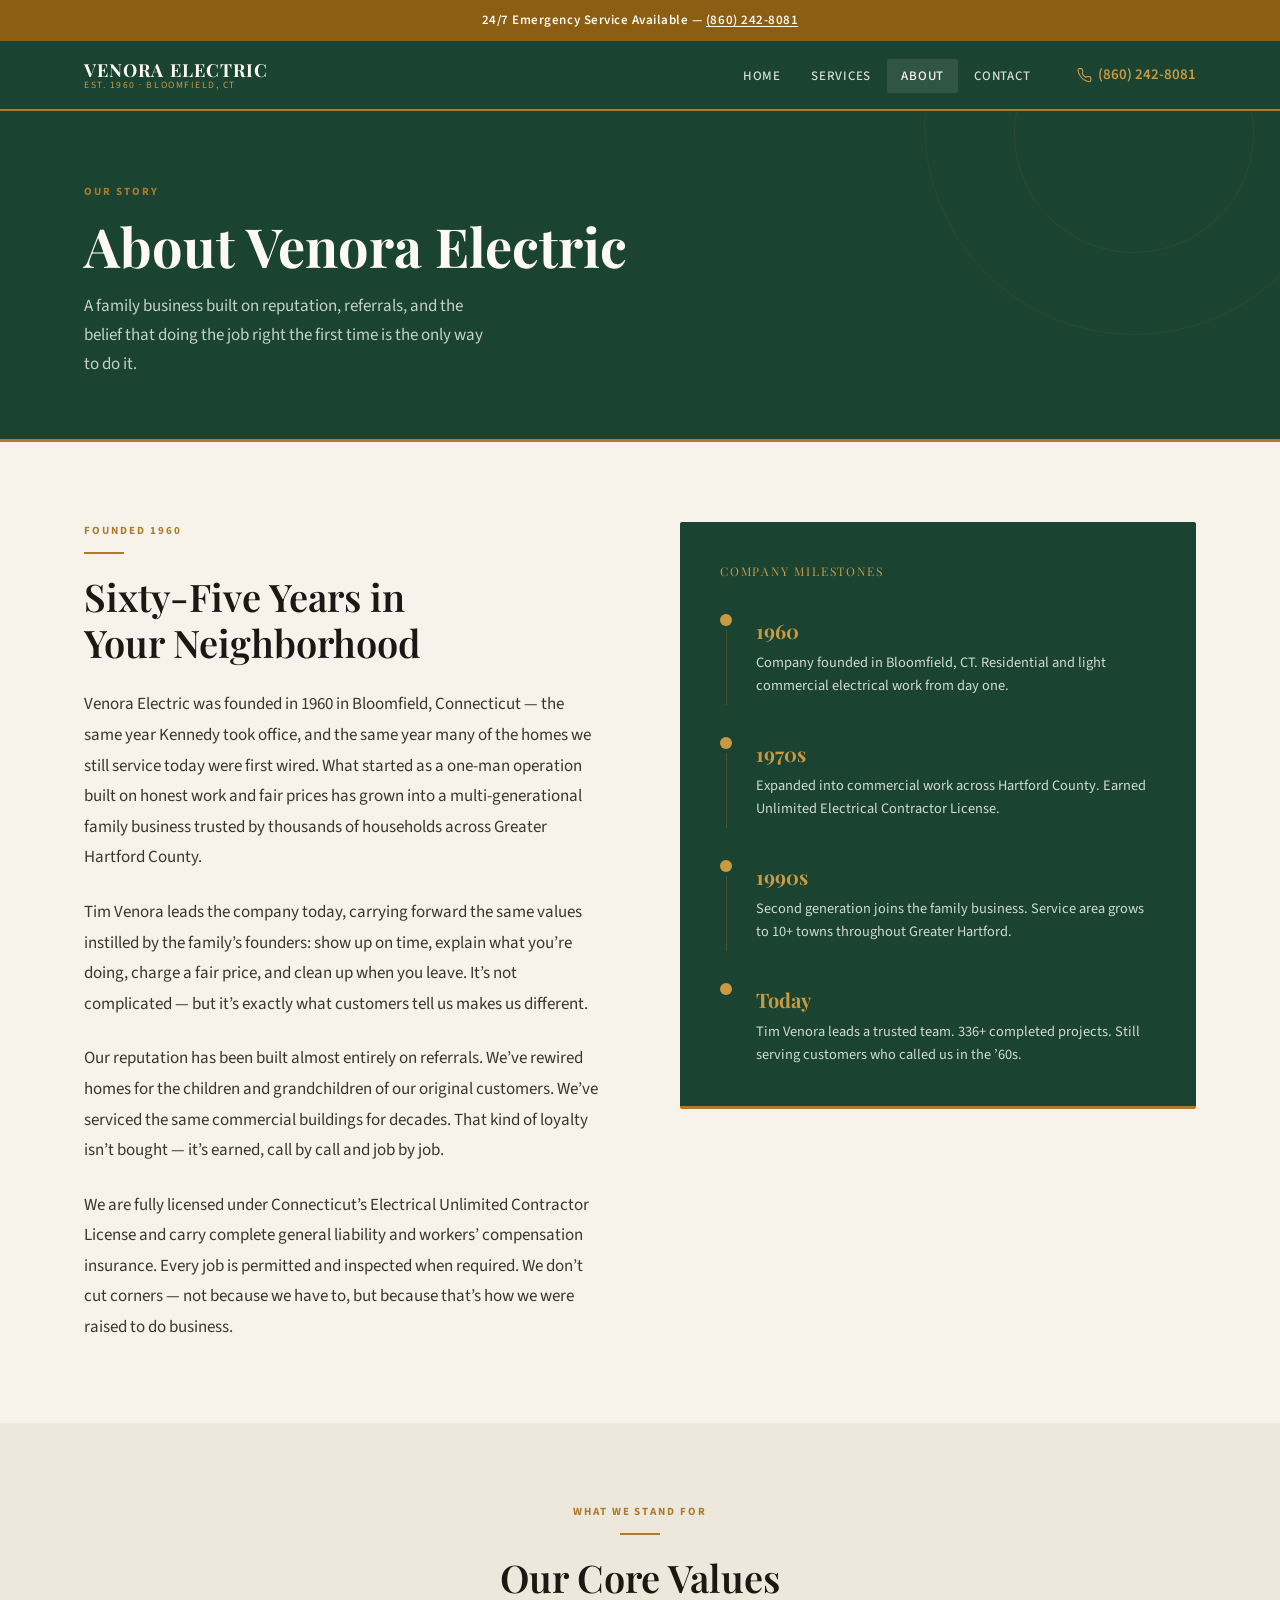
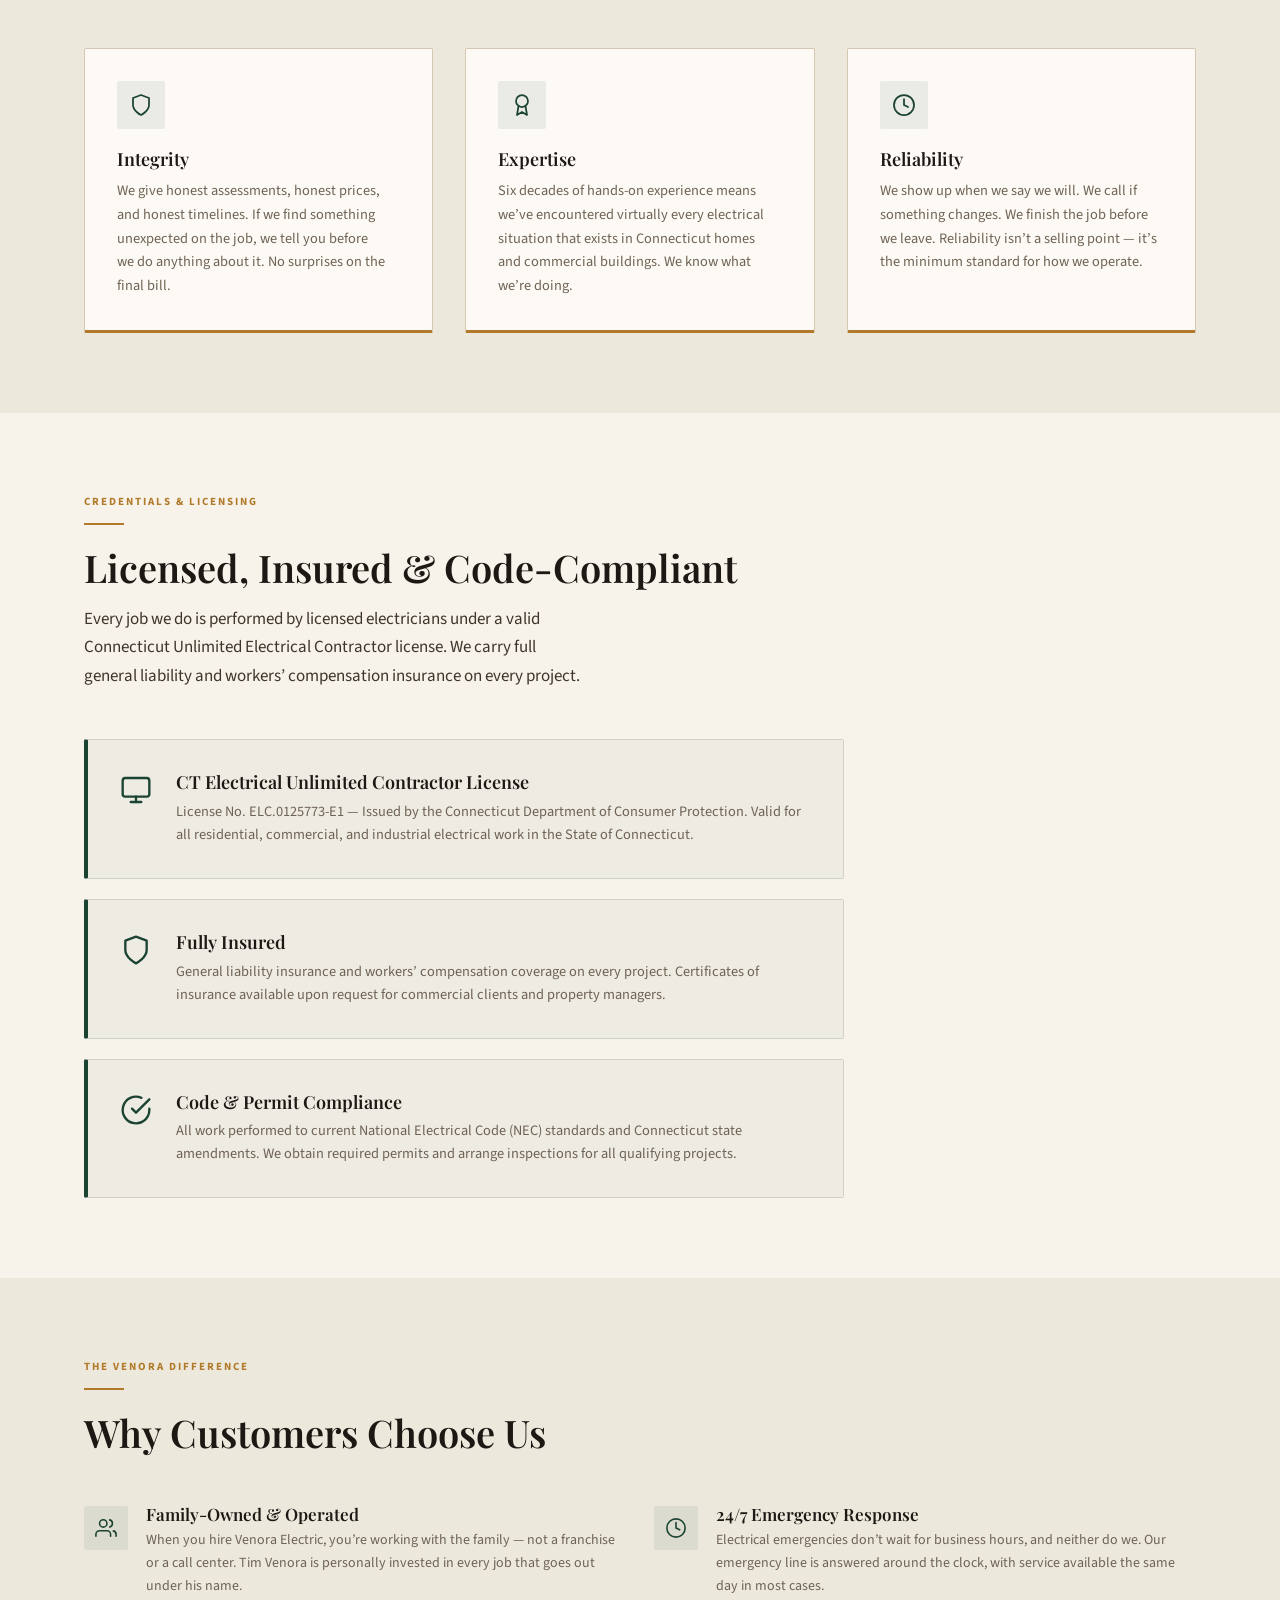
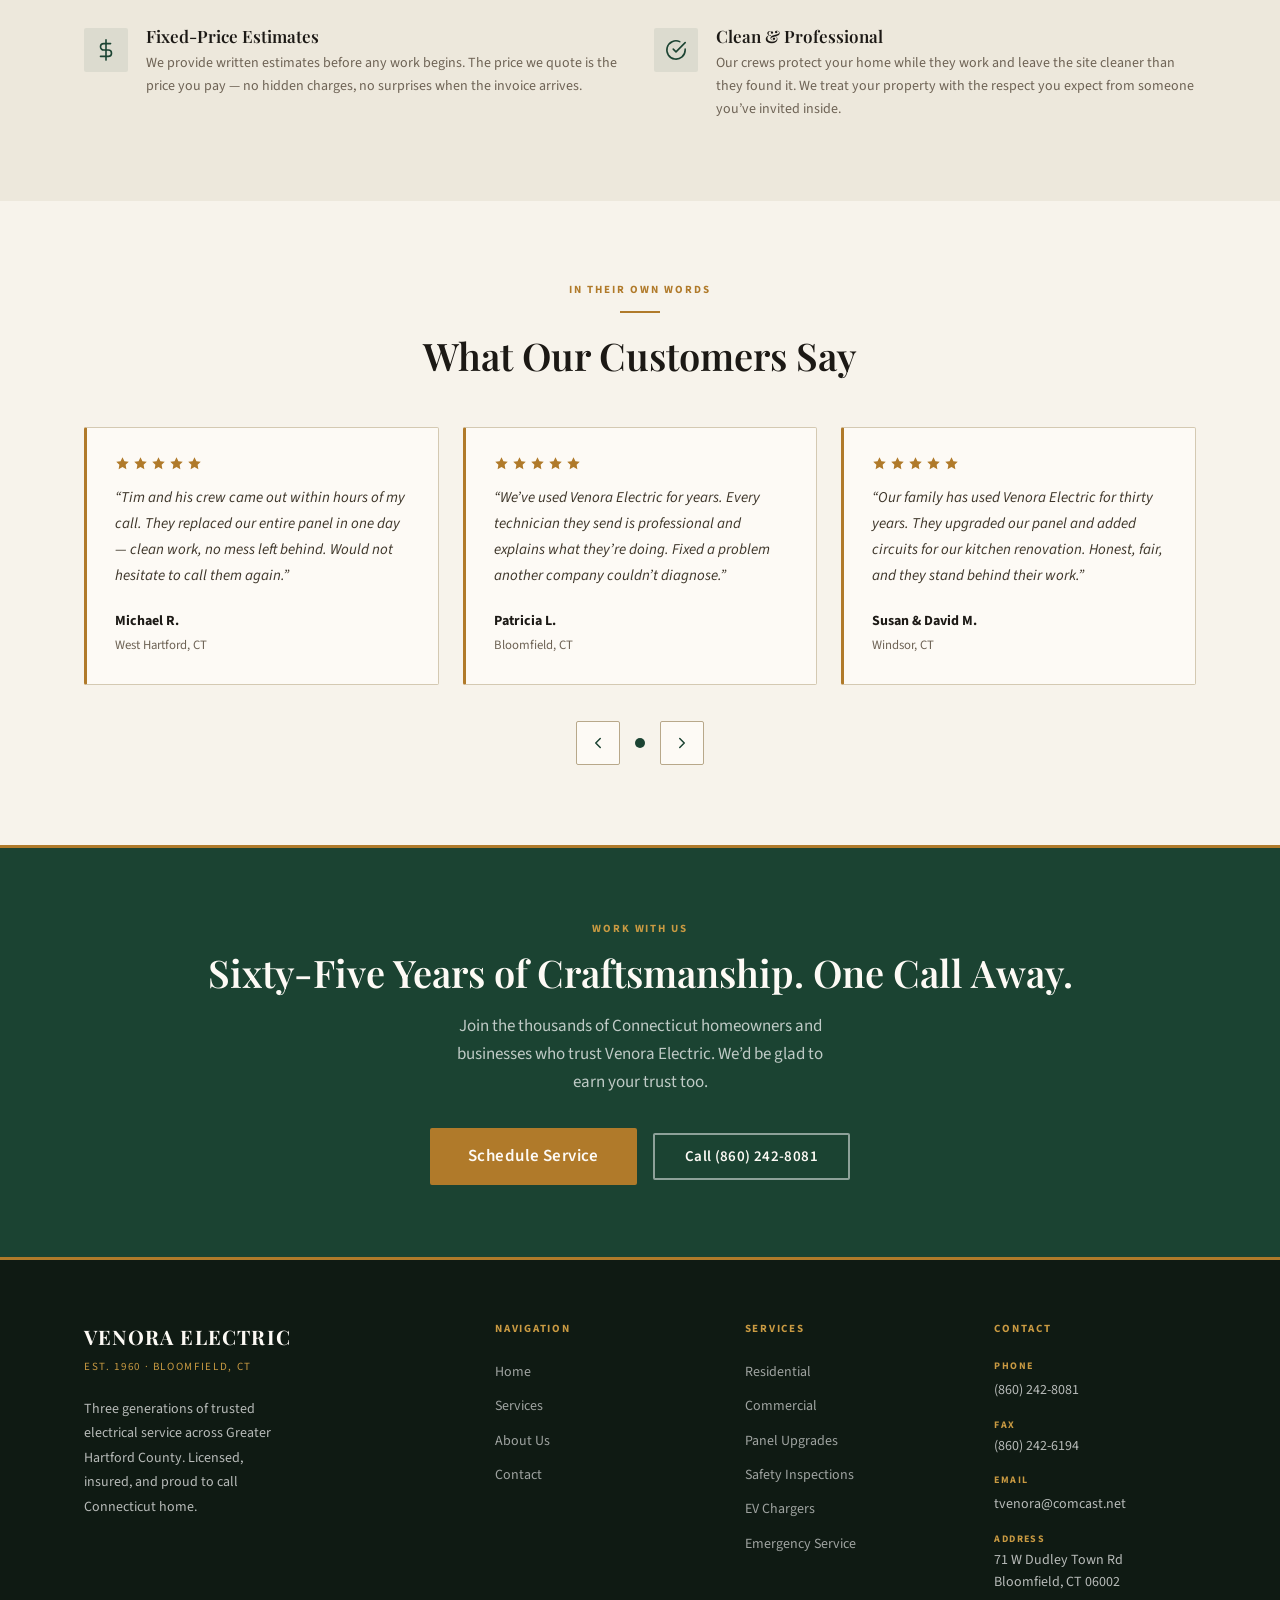
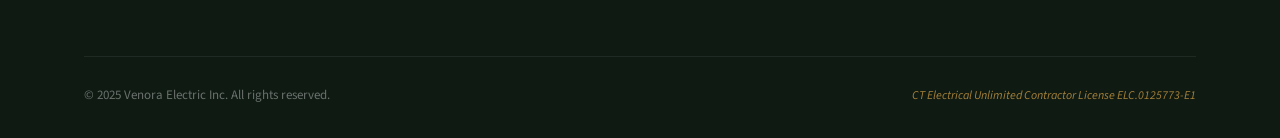
==== about.html @ 6e880dcb "Initial build: Venora Electric Inc 4-page static site 4-page static HTML/CSS/JS website for Venora E" ====
<!DOCTYPE html>
<html lang="en">
<head>
  <meta charset="UTF-8">
  <meta name="viewport" content="width=device-width, initial-scale=1.0">
  <meta name="description" content="Learn about Venora Electric Inc — a family-owned electrical contractor in Bloomfield, CT serving Greater Hartford County since 1960. Tim Venora and team. CT Licensed ELC.0125773-E1.">
  <meta name="theme-color" content="#1B4332">
  <title>About Us — Venora Electric Inc</title>
  <link rel="preconnect" href="https://fonts.googleapis.com">
  <link rel="preconnect" href="https://fonts.gstatic.com" crossorigin>
  <link href="https://fonts.googleapis.com/css2?family=Playfair+Display:ital,wght@0,400;0,600;0,700;1,400;1,600&family=Source+Sans+3:wght@300;400;500;600;700&display=swap" rel="stylesheet">
  <link rel="stylesheet" href="css/style.css">
</head>
<body>
  <a href="#main-content" class="skip-link">Skip to main content</a>

  <div class="emergency-banner" role="note">
    24/7 Emergency Service Available &mdash; <a href="tel:8602428081">(860) 242-8081</a>
  </div>

  <header>
    <nav class="nav" aria-label="Main navigation">
      <div class="container">
        <div class="nav__inner">
          <a href="index.html" class="nav__logo" aria-label="Venora Electric Inc — go to homepage">
            <span class="nav__logo-name">Venora Electric</span>
            <span class="nav__logo-tagline">Est. 1960 &middot; Bloomfield, CT</span>
          </a>
          <ul class="nav__links" role="list">
            <li><a href="index.html">Home</a></li>
            <li><a href="services.html">Services</a></li>
            <li><a href="about.html">About</a></li>
            <li><a href="contact.html">Contact</a></li>
          </ul>
          <a href="tel:8602428081" class="nav__phone" aria-label="Call us at (860) 242-8081">
            <svg viewBox="0 0 24 24" fill="none" stroke="currentColor" stroke-width="1.75" stroke-linecap="round" stroke-linejoin="round" aria-hidden="true"><path d="M22 16.92v3a2 2 0 0 1-2.18 2 19.79 19.79 0 0 1-8.63-3.07A19.5 19.5 0 0 1 4.69 12a19.79 19.79 0 0 1-3.07-8.67A2 2 0 0 1 3.6 1h3a2 2 0 0 1 2 1.72 12.84 12.84 0 0 0 .7 2.81 2 2 0 0 1-.45 2.11L8.09 9a16 16 0 0 0 6.29 6.29l1.36-1.36a2 2 0 0 1 2.11-.45 12.84 12.84 0 0 0 2.81.7A2 2 0 0 1 22 16.92z"/></svg>
            (860) 242-8081
          </a>
          <button class="nav__hamburger" aria-expanded="false" aria-controls="mobile-menu" aria-label="Toggle navigation menu">
            <span aria-hidden="true"></span>
            <span aria-hidden="true"></span>
            <span aria-hidden="true"></span>
          </button>
        </div>
      </div>
      <div id="mobile-menu" class="nav__mobile" aria-hidden="true">
        <a href="index.html">Home</a>
        <a href="services.html">Services</a>
        <a href="about.html">About</a>
        <a href="contact.html">Contact</a>
        <a href="tel:8602428081" class="nav__mobile-phone">&phone; (860) 242-8081</a>
      </div>
    </nav>
  </header>

  <main id="main-content">

    <!-- ====== PAGE HERO ====== -->
    <section class="page-hero" aria-labelledby="page-heading">
      <div class="container page-hero__inner">
        <span class="section-label">Our Story</span>
        <h1 id="page-heading">About Venora Electric</h1>
        <p>A family business built on reputation, referrals, and the belief that doing the job right the first time is the only way to do it.</p>
      </div>
    </section>

    <!-- ====== BRAND STORY ====== -->
    <section class="section section--cream" aria-labelledby="story-heading">
      <div class="container">
        <div style="display:grid; grid-template-columns:1fr 1fr; gap:5rem; align-items:start;">
          <div>
            <span class="section-label">Founded 1960</span>
            <span class="brass-rule" aria-hidden="true"></span>
            <h2 id="story-heading">Sixty-Five Years in Your Neighborhood</h2>
            <div class="brand-story" style="margin-top:1.5rem;">
              <p>
                Venora Electric was founded in 1960 in Bloomfield, Connecticut &mdash; the same year Kennedy took office, and the same year many of the homes we still service today were first wired. What started as a one-man operation built on honest work and fair prices has grown into a multi-generational family business trusted by thousands of households across Greater Hartford County.
              </p>
              <p>
                Tim Venora leads the company today, carrying forward the same values instilled by the family&rsquo;s founders: show up on time, explain what you&rsquo;re doing, charge a fair price, and clean up when you leave. It&rsquo;s not complicated &mdash; but it&rsquo;s exactly what customers tell us makes us different.
              </p>
              <p>
                Our reputation has been built almost entirely on referrals. We&rsquo;ve rewired homes for the children and grandchildren of our original customers. We&rsquo;ve serviced the same commercial buildings for decades. That kind of loyalty isn&rsquo;t bought &mdash; it&rsquo;s earned, call by call and job by job.
              </p>
              <p>
                We are fully licensed under Connecticut&rsquo;s Electrical Unlimited Contractor License and carry complete general liability and workers&rsquo; compensation insurance. Every job is permitted and inspected when required. We don&rsquo;t cut corners &mdash; not because we have to, but because that&rsquo;s how we were raised to do business.
              </p>
            </div>
          </div>

          <!-- Timeline/milestones sidebar -->
          <div>
            <div style="background:var(--green-deep); color:var(--white); border-radius:2px; padding:2.5rem; border-bottom:3px solid var(--brass);">
              <div style="font-family:var(--font-display); font-size:0.75rem; font-weight:400; letter-spacing:0.15em; text-transform:uppercase; color:var(--brass-light); margin-bottom:2rem;">Company Milestones</div>

              <div style="display:flex; flex-direction:column; gap:0;">

                <div style="display:flex; gap:1.5rem; padding-bottom:2rem; position:relative;">
                  <div style="display:flex; flex-direction:column; align-items:center; flex-shrink:0;">
                    <div style="width:12px; height:12px; border-radius:50%; background:var(--brass-light); flex-shrink:0;"></div>
                    <div style="width:1px; flex:1; background:rgba(176,122,42,0.3); margin-top:4px;"></div>
                  </div>
                  <div style="padding-bottom:0.5rem;">
                    <div style="font-family:var(--font-display); font-size:1.25rem; font-weight:700; color:var(--brass-light); margin-bottom:0.25rem;">1960</div>
                    <div style="font-size:0.9rem; color:rgba(255,255,255,0.8); line-height:1.6;">Company founded in Bloomfield, CT. Residential and light commercial electrical work from day one.</div>
                  </div>
                </div>

                <div style="display:flex; gap:1.5rem; padding-bottom:2rem; position:relative;">
                  <div style="display:flex; flex-direction:column; align-items:center; flex-shrink:0;">
                    <div style="width:12px; height:12px; border-radius:50%; background:var(--brass-light); flex-shrink:0;"></div>
                    <div style="width:1px; flex:1; background:rgba(176,122,42,0.3); margin-top:4px;"></div>
                  </div>
                  <div style="padding-bottom:0.5rem;">
                    <div style="font-family:var(--font-display); font-size:1.25rem; font-weight:700; color:var(--brass-light); margin-bottom:0.25rem;">1970s</div>
                    <div style="font-size:0.9rem; color:rgba(255,255,255,0.8); line-height:1.6;">Expanded into commercial work across Hartford County. Earned Unlimited Electrical Contractor License.</div>
                  </div>
                </div>

                <div style="display:flex; gap:1.5rem; padding-bottom:2rem; position:relative;">
                  <div style="display:flex; flex-direction:column; align-items:center; flex-shrink:0;">
                    <div style="width:12px; height:12px; border-radius:50%; background:var(--brass-light); flex-shrink:0;"></div>
                    <div style="width:1px; flex:1; background:rgba(176,122,42,0.3); margin-top:4px;"></div>
                  </div>
                  <div style="padding-bottom:0.5rem;">
                    <div style="font-family:var(--font-display); font-size:1.25rem; font-weight:700; color:var(--brass-light); margin-bottom:0.25rem;">1990s</div>
                    <div style="font-size:0.9rem; color:rgba(255,255,255,0.8); line-height:1.6;">Second generation joins the family business. Service area grows to 10+ towns throughout Greater Hartford.</div>
                  </div>
                </div>

                <div style="display:flex; gap:1.5rem;">
                  <div style="display:flex; flex-direction:column; align-items:center; flex-shrink:0;">
                    <div style="width:12px; height:12px; border-radius:50%; background:var(--brass-light); flex-shrink:0;"></div>
                  </div>
                  <div>
                    <div style="font-family:var(--font-display); font-size:1.25rem; font-weight:700; color:var(--brass-light); margin-bottom:0.25rem;">Today</div>
                    <div style="font-size:0.9rem; color:rgba(255,255,255,0.8); line-height:1.6;">Tim Venora leads a trusted team. 336+ completed projects. Still serving customers who called us in the &rsquo;60s.</div>
                  </div>
                </div>

              </div>
            </div>
          </div>

        </div>
      </div>
    </section>

    <!-- ====== VALUES ====== -->
    <section class="section section--cream-dark" aria-labelledby="values-heading">
      <div class="container">
        <header class="section-header section-header--center">
          <span class="section-label">What We Stand For</span>
          <span class="brass-rule brass-rule--center" aria-hidden="true"></span>
          <h2 id="values-heading">Our Core Values</h2>
        </header>
        <div class="values-grid">
          <div class="value-card">
            <div class="value-card__icon" aria-hidden="true">
              <svg viewBox="0 0 24 24" fill="none" stroke="currentColor" stroke-width="1.75" stroke-linecap="round" stroke-linejoin="round"><path d="M12 22s8-4 8-10V5l-8-3-8 3v7c0 6 8 10 8 10z"/></svg>
            </div>
            <h4>Integrity</h4>
            <p>We give honest assessments, honest prices, and honest timelines. If we find something unexpected on the job, we tell you before we do anything about it. No surprises on the final bill.</p>
          </div>
          <div class="value-card">
            <div class="value-card__icon" aria-hidden="true">
              <svg viewBox="0 0 24 24" fill="none" stroke="currentColor" stroke-width="1.75" stroke-linecap="round" stroke-linejoin="round"><circle cx="12" cy="8" r="6"/><path d="M15.477 12.89L17 22l-5-3-5 3 1.523-9.11"/></svg>
            </div>
            <h4>Expertise</h4>
            <p>Six decades of hands-on experience means we&rsquo;ve encountered virtually every electrical situation that exists in Connecticut homes and commercial buildings. We know what we&rsquo;re doing.</p>
          </div>
          <div class="value-card">
            <div class="value-card__icon" aria-hidden="true">
              <svg viewBox="0 0 24 24" fill="none" stroke="currentColor" stroke-width="1.75" stroke-linecap="round" stroke-linejoin="round"><circle cx="12" cy="12" r="10"/><polyline points="12 6 12 12 16 14"/></svg>
            </div>
            <h4>Reliability</h4>
            <p>We show up when we say we will. We call if something changes. We finish the job before we leave. Reliability isn&rsquo;t a selling point &mdash; it&rsquo;s the minimum standard for how we operate.</p>
          </div>
        </div>
      </div>
    </section>

    <!-- ====== LICENSING ====== -->
    <section class="section section--cream" aria-labelledby="licensing-heading">
      <div class="container">
        <header class="section-header">
          <span class="section-label">Credentials &amp; Licensing</span>
          <span class="brass-rule" aria-hidden="true"></span>
          <h2 id="licensing-heading">Licensed, Insured &amp; Code-Compliant</h2>
          <p style="margin-top:0.75rem;">Every job we do is performed by licensed electricians under a valid Connecticut Unlimited Electrical Contractor license. We carry full general liability and workers&rsquo; compensation insurance on every project.</p>
        </header>

        <div style="display:flex; flex-direction:column; gap:1.25rem; max-width:760px;">
          <div class="license-box">
            <div class="license-box__icon">
              <svg viewBox="0 0 24 24" fill="none" stroke="currentColor" stroke-width="1.75" stroke-linecap="round" stroke-linejoin="round" aria-hidden="true"><rect x="2" y="3" width="20" height="14" rx="2" ry="2"/><line x1="8" y1="21" x2="16" y2="21"/><line x1="12" y1="17" x2="12" y2="21"/></svg>
            </div>
            <div>
              <h4>CT Electrical Unlimited Contractor License</h4>
              <p>License No. ELC.0125773-E1 &mdash; Issued by the Connecticut Department of Consumer Protection. Valid for all residential, commercial, and industrial electrical work in the State of Connecticut.</p>
            </div>
          </div>

          <div class="license-box">
            <div class="license-box__icon">
              <svg viewBox="0 0 24 24" fill="none" stroke="currentColor" stroke-width="1.75" stroke-linecap="round" stroke-linejoin="round" aria-hidden="true"><path d="M12 22s8-4 8-10V5l-8-3-8 3v7c0 6 8 10 8 10z"/></svg>
            </div>
            <div>
              <h4>Fully Insured</h4>
              <p>General liability insurance and workers&rsquo; compensation coverage on every project. Certificates of insurance available upon request for commercial clients and property managers.</p>
            </div>
          </div>

          <div class="license-box">
            <div class="license-box__icon">
              <svg viewBox="0 0 24 24" fill="none" stroke="currentColor" stroke-width="1.75" stroke-linecap="round" stroke-linejoin="round" aria-hidden="true"><path d="M22 11.08V12a10 10 0 1 1-5.93-9.14"/><polyline points="22 4 12 14.01 9 11.01"/></svg>
            </div>
            <div>
              <h4>Code &amp; Permit Compliance</h4>
              <p>All work performed to current National Electrical Code (NEC) standards and Connecticut state amendments. We obtain required permits and arrange inspections for all qualifying projects.</p>
            </div>
          </div>
        </div>
      </div>
    </section>

    <!-- ====== WHY VENORA ====== -->
    <section class="section section--cream-dark" aria-labelledby="why-heading">
      <div class="container">
        <header class="section-header">
          <span class="section-label">The Venora Difference</span>
          <span class="brass-rule" aria-hidden="true"></span>
          <h2 id="why-heading">Why Customers Choose Us</h2>
        </header>
        <div class="why-grid">
          <div class="why-item">
            <div class="why-item__icon" aria-hidden="true">
              <svg viewBox="0 0 24 24" fill="none" stroke="currentColor" stroke-width="1.75" stroke-linecap="round" stroke-linejoin="round"><path d="M17 21v-2a4 4 0 0 0-4-4H5a4 4 0 0 0-4 4v2"/><circle cx="9" cy="7" r="4"/><path d="M23 21v-2a4 4 0 0 0-3-3.87"/><path d="M16 3.13a4 4 0 0 1 0 7.75"/></svg>
            </div>
            <div>
              <h4>Family-Owned &amp; Operated</h4>
              <p>When you hire Venora Electric, you&rsquo;re working with the family &mdash; not a franchise or a call center. Tim Venora is personally invested in every job that goes out under his name.</p>
            </div>
          </div>
          <div class="why-item">
            <div class="why-item__icon" aria-hidden="true">
              <svg viewBox="0 0 24 24" fill="none" stroke="currentColor" stroke-width="1.75" stroke-linecap="round" stroke-linejoin="round"><circle cx="12" cy="12" r="10"/><polyline points="12 6 12 12 16 14"/></svg>
            </div>
            <div>
              <h4>24/7 Emergency Response</h4>
              <p>Electrical emergencies don&rsquo;t wait for business hours, and neither do we. Our emergency line is answered around the clock, with service available the same day in most cases.</p>
            </div>
          </div>
          <div class="why-item">
            <div class="why-item__icon" aria-hidden="true">
              <svg viewBox="0 0 24 24" fill="none" stroke="currentColor" stroke-width="1.75" stroke-linecap="round" stroke-linejoin="round"><line x1="12" y1="1" x2="12" y2="23"/><path d="M17 5H9.5a3.5 3.5 0 0 0 0 7h5a3.5 3.5 0 0 1 0 7H6"/></svg>
            </div>
            <div>
              <h4>Fixed-Price Estimates</h4>
              <p>We provide written estimates before any work begins. The price we quote is the price you pay &mdash; no hidden charges, no surprises when the invoice arrives.</p>
            </div>
          </div>
          <div class="why-item">
            <div class="why-item__icon" aria-hidden="true">
              <svg viewBox="0 0 24 24" fill="none" stroke="currentColor" stroke-width="1.75" stroke-linecap="round" stroke-linejoin="round"><path d="M22 11.08V12a10 10 0 1 1-5.93-9.14"/><polyline points="22 4 12 14.01 9 11.01"/></svg>
            </div>
            <div>
              <h4>Clean &amp; Professional</h4>
              <p>Our crews protect your home while they work and leave the site cleaner than they found it. We treat your property with the respect you expect from someone you&rsquo;ve invited inside.</p>
            </div>
          </div>
        </div>
      </div>
    </section>

    <!-- ====== TESTIMONIALS ====== -->
    <section class="section section--cream" aria-labelledby="about-testimonials-heading">
      <div class="container">
        <header class="section-header section-header--center">
          <span class="section-label">In Their Own Words</span>
          <span class="brass-rule brass-rule--center" aria-hidden="true"></span>
          <h2 id="about-testimonials-heading">What Our Customers Say</h2>
        </header>

        <div class="carousel" role="region" aria-label="Customer testimonials" aria-roledescription="carousel">
          <div class="carousel__track" aria-live="polite">

            <article class="testimonial">
              <div class="testimonial__stars" aria-label="5 out of 5 stars">
                <svg viewBox="0 0 24 24" aria-hidden="true"><polygon points="12 2 15.09 8.26 22 9.27 17 14.14 18.18 21.02 12 17.77 5.82 21.02 7 14.14 2 9.27 8.91 8.26 12 2"/></svg>
                <svg viewBox="0 0 24 24" aria-hidden="true"><polygon points="12 2 15.09 8.26 22 9.27 17 14.14 18.18 21.02 12 17.77 5.82 21.02 7 14.14 2 9.27 8.91 8.26 12 2"/></svg>
                <svg viewBox="0 0 24 24" aria-hidden="true"><polygon points="12 2 15.09 8.26 22 9.27 17 14.14 18.18 21.02 12 17.77 5.82 21.02 7 14.14 2 9.27 8.91 8.26 12 2"/></svg>
                <svg viewBox="0 0 24 24" aria-hidden="true"><polygon points="12 2 15.09 8.26 22 9.27 17 14.14 18.18 21.02 12 17.77 5.82 21.02 7 14.14 2 9.27 8.91 8.26 12 2"/></svg>
                <svg viewBox="0 0 24 24" aria-hidden="true"><polygon points="12 2 15.09 8.26 22 9.27 17 14.14 18.18 21.02 12 17.77 5.82 21.02 7 14.14 2 9.27 8.91 8.26 12 2"/></svg>
              </div>
              <p class="testimonial__text">Tim and his crew came out within hours of my call. They replaced our entire panel in one day &mdash; clean work, no mess left behind. Would not hesitate to call them again.</p>
              <p class="testimonial__author">Michael R.</p>
              <p class="testimonial__meta">West Hartford, CT</p>
            </article>

            <article class="testimonial">
              <div class="testimonial__stars" aria-label="5 out of 5 stars">
                <svg viewBox="0 0 24 24" aria-hidden="true"><polygon points="12 2 15.09 8.26 22 9.27 17 14.14 18.18 21.02 12 17.77 5.82 21.02 7 14.14 2 9.27 8.91 8.26 12 2"/></svg>
                <svg viewBox="0 0 24 24" aria-hidden="true"><polygon points="12 2 15.09 8.26 22 9.27 17 14.14 18.18 21.02 12 17.77 5.82 21.02 7 14.14 2 9.27 8.91 8.26 12 2"/></svg>
                <svg viewBox="0 0 24 24" aria-hidden="true"><polygon points="12 2 15.09 8.26 22 9.27 17 14.14 18.18 21.02 12 17.77 5.82 21.02 7 14.14 2 9.27 8.91 8.26 12 2"/></svg>
                <svg viewBox="0 0 24 24" aria-hidden="true"><polygon points="12 2 15.09 8.26 22 9.27 17 14.14 18.18 21.02 12 17.77 5.82 21.02 7 14.14 2 9.27 8.91 8.26 12 2"/></svg>
                <svg viewBox="0 0 24 24" aria-hidden="true"><polygon points="12 2 15.09 8.26 22 9.27 17 14.14 18.18 21.02 12 17.77 5.82 21.02 7 14.14 2 9.27 8.91 8.26 12 2"/></svg>
              </div>
              <p class="testimonial__text">We&rsquo;ve used Venora Electric for years. Every technician they send is professional and explains what they&rsquo;re doing. Fixed a problem another company couldn&rsquo;t diagnose.</p>
              <p class="testimonial__author">Patricia L.</p>
              <p class="testimonial__meta">Bloomfield, CT</p>
            </article>

            <article class="testimonial">
              <div class="testimonial__stars" aria-label="5 out of 5 stars">
                <svg viewBox="0 0 24 24" aria-hidden="true"><polygon points="12 2 15.09 8.26 22 9.27 17 14.14 18.18 21.02 12 17.77 5.82 21.02 7 14.14 2 9.27 8.91 8.26 12 2"/></svg>
                <svg viewBox="0 0 24 24" aria-hidden="true"><polygon points="12 2 15.09 8.26 22 9.27 17 14.14 18.18 21.02 12 17.77 5.82 21.02 7 14.14 2 9.27 8.91 8.26 12 2"/></svg>
                <svg viewBox="0 0 24 24" aria-hidden="true"><polygon points="12 2 15.09 8.26 22 9.27 17 14.14 18.18 21.02 12 17.77 5.82 21.02 7 14.14 2 9.27 8.91 8.26 12 2"/></svg>
                <svg viewBox="0 0 24 24" aria-hidden="true"><polygon points="12 2 15.09 8.26 22 9.27 17 14.14 18.18 21.02 12 17.77 5.82 21.02 7 14.14 2 9.27 8.91 8.26 12 2"/></svg>
                <svg viewBox="0 0 24 24" aria-hidden="true"><polygon points="12 2 15.09 8.26 22 9.27 17 14.14 18.18 21.02 12 17.77 5.82 21.02 7 14.14 2 9.27 8.91 8.26 12 2"/></svg>
              </div>
              <p class="testimonial__text">Our family has used Venora Electric for thirty years. They upgraded our panel and added circuits for our kitchen renovation. Honest, fair, and they stand behind their work.</p>
              <p class="testimonial__author">Susan &amp; David M.</p>
              <p class="testimonial__meta">Windsor, CT</p>
            </article>

          </div>
          <div class="carousel__controls">
            <button class="carousel__btn carousel__btn--prev" aria-label="Previous testimonials">
              <svg viewBox="0 0 24 24" fill="none" stroke="currentColor" stroke-width="2" stroke-linecap="round" stroke-linejoin="round" aria-hidden="true"><polyline points="15 18 9 12 15 6"/></svg>
            </button>
            <div class="carousel__dots" role="tablist" aria-label="Testimonial groups"></div>
            <button class="carousel__btn carousel__btn--next" aria-label="Next testimonials">
              <svg viewBox="0 0 24 24" fill="none" stroke="currentColor" stroke-width="2" stroke-linecap="round" stroke-linejoin="round" aria-hidden="true"><polyline points="9 18 15 12 9 6"/></svg>
            </button>
          </div>
        </div>
      </div>
    </section>

    <!-- ====== CTA ====== -->
    <section class="cta-section" aria-labelledby="about-cta">
      <div class="container">
        <div class="cta-section__inner">
          <span class="section-label" style="color:var(--brass-light);">Work With Us</span>
          <h2 id="about-cta" style="color:var(--white);">Sixty-Five Years of Craftsmanship. One Call Away.</h2>
          <p>Join the thousands of Connecticut homeowners and businesses who trust Venora Electric. We&rsquo;d be glad to earn your trust too.</p>
          <div class="cta-section__btns">
            <a href="contact.html" class="btn btn--brass btn--lg">Schedule Service</a>
            <a href="tel:8602428081" class="btn btn--outline-light">Call (860) 242-8081</a>
          </div>
        </div>
      </div>
    </section>

  </main>

  <footer class="footer" aria-label="Site footer">
    <div class="container">
      <div class="footer__grid">
        <div>
          <div class="footer__brand-name">Venora Electric</div>
          <div class="footer__brand-est">Est. 1960 &middot; Bloomfield, CT</div>
          <p class="footer__brand-desc">Three generations of trusted electrical service across Greater Hartford County. Licensed, insured, and proud to call Connecticut home.</p>
        </div>
        <div>
          <div class="footer__heading">Navigation</div>
          <ul class="footer__links" role="list">
            <li><a href="index.html">Home</a></li>
            <li><a href="services.html">Services</a></li>
            <li><a href="about.html">About Us</a></li>
            <li><a href="contact.html">Contact</a></li>
          </ul>
        </div>
        <div>
          <div class="footer__heading">Services</div>
          <ul class="footer__links" role="list">
            <li><a href="services.html">Residential</a></li>
            <li><a href="services.html">Commercial</a></li>
            <li><a href="services.html">Panel Upgrades</a></li>
            <li><a href="services.html">Safety Inspections</a></li>
            <li><a href="services.html">EV Chargers</a></li>
            <li><a href="services.html">Emergency Service</a></li>
          </ul>
        </div>
        <div>
          <div class="footer__heading">Contact</div>
          <div class="footer__contact-row">
            <div class="footer__contact-label">Phone</div>
            <a href="tel:8602428081">(860) 242-8081</a>
          </div>
          <div class="footer__contact-row">
            <div class="footer__contact-label">Fax</div>
            <p>(860) 242-6194</p>
          </div>
          <div class="footer__contact-row">
            <div class="footer__contact-label">Email</div>
            <a href="mailto:tvenora@comcast.net">tvenora@comcast.net</a>
          </div>
          <div class="footer__contact-row">
            <div class="footer__contact-label">Address</div>
            <p>71 W Dudley Town Rd<br>Bloomfield, CT 06002</p>
          </div>
        </div>
      </div>
      <div class="footer__bottom">
        <span>&copy; 2025 Venora Electric Inc. All rights reserved.</span>
        <span class="footer__license-badge">CT Electrical Unlimited Contractor License ELC.0125773-E1</span>
      </div>
    </div>
  </footer>

  <script src="js/main.js"></script>
</body>
</html>
---- css/style.css ----
/* ============================================================
   VENORA ELECTRIC INC — Shared Stylesheet
   Old-money New England tradesman aesthetic
   ============================================================ */

@import url('https://fonts.googleapis.com/css2?family=Playfair+Display:ital,wght@0,400;0,600;0,700;1,400;1,600&family=Source+Sans+3:wght@300;400;500;600;700&display=swap');

/* --- Design Tokens --- */
:root {
  --green-deep:    #1B4332;
  --green-mid:     #2D6A4F;
  --green-light:   #40916C;
  --cream:         #F7F3EB;
  --cream-dark:    #EDE8DC;
  --cream-darker:  #E0D9CC;
  --brass:         #B07A2A;
  --brass-light:   #C99A42;
  --brass-dark:    #8B5E14;
  --text-dark:     #1C1915;
  --text-mid:      #3D3529;
  --text-muted:    #6E6355;
  --white:         #FDFAF5;
  --border:        #D4C9B2;
  --border-dark:   #B8A88A;
  --shadow-sm:     0 1px 3px rgba(27, 20, 10, 0.08);
  --shadow-md:     0 4px 12px rgba(27, 20, 10, 0.10);
  --shadow-lg:     0 8px 24px rgba(27, 20, 10, 0.14);
  --font-display:  'Playfair Display', Georgia, serif;
  --font-body:     'Source Sans 3', 'Helvetica Neue', Arial, sans-serif;
  --z-base:        1;
  --z-above:       10;
  --z-nav:         20;
  --z-overlay:     30;
  --z-modal:       50;
  --ease-out:      200ms ease-out;
  --ease-slow:     300ms ease-out;
}

/* --- Reset --- */
*, *::before, *::after { box-sizing: border-box; margin: 0; padding: 0; }
html { scroll-behavior: smooth; font-size: 16px; }
body {
  font-family: var(--font-body);
  font-size: 1rem;
  line-height: 1.65;
  color: var(--text-dark);
  background-color: var(--cream);
  -webkit-font-smoothing: antialiased;
}
img { max-width: 100%; height: auto; display: block; }
a { color: inherit; text-decoration: none; }
ul, ol { list-style: none; }
button { cursor: pointer; font-family: var(--font-body); border: none; background: none; }

/* --- Typography --- */
h1, h2, h3, h4, h5, h6 {
  font-family: var(--font-display);
  line-height: 1.2;
  color: var(--text-dark);
  text-wrap: balance;
}
h1 { font-size: clamp(2rem, 5vw, 3.375rem); font-weight: 700; }
h2 { font-size: clamp(1.6rem, 3.5vw, 2.375rem); font-weight: 600; }
h3 { font-size: clamp(1.25rem, 2.5vw, 1.75rem); font-weight: 600; }
h4 { font-size: 1.125rem; font-weight: 600; }
h5 { font-size: 0.9375rem; font-weight: 600; }
p  { text-wrap: pretty; }

/* --- Skip Link --- */
.skip-link {
  position: absolute; top: -100%; left: 1rem; z-index: 999;
  padding: 0.75rem 1.5rem; background: var(--green-deep); color: var(--white);
  font-weight: 600; border-radius: 2px; text-decoration: none;
  transition: top 0.15s;
}
.skip-link:focus { top: 0.75rem; }

/* --- Layout --- */
.container {
  width: 100%; max-width: 1160px;
  margin-left: auto; margin-right: auto;
  padding-left: 1.5rem; padding-right: 1.5rem;
}
.section { padding-top: 5rem; padding-bottom: 5rem; }
.section--cream       { background-color: var(--cream); }
.section--cream-dark  { background-color: var(--cream-dark); }
.section--green       { background-color: var(--green-deep); color: var(--white); }

/* --- Section Header --- */
.section-header { margin-bottom: 3rem; }
.section-header--center { text-align: center; }
.section-header--center p { margin-left: auto; margin-right: auto; }
.section-header h2 { margin-bottom: 0.875rem; }
.section-header p { font-size: 1.0625rem; color: var(--text-mid); line-height: 1.7; max-width: 62ch; }
.section-label {
  font-family: var(--font-body); font-size: 0.6875rem; font-weight: 700;
  letter-spacing: 0.18em; text-transform: uppercase; color: var(--brass);
  margin-bottom: 0.75rem; display: block;
}
.brass-rule {
  display: block; width: 2.5rem; height: 2px;
  background-color: var(--brass); margin-bottom: 1.25rem;
}
.brass-rule--center { margin-left: auto; margin-right: auto; }

/* --- Grid Helpers --- */
.grid-2 { display: grid; grid-template-columns: repeat(2, 1fr); gap: 2rem; }
.grid-3 { display: grid; grid-template-columns: repeat(3, 1fr); gap: 1.75rem; }
.grid-4 { display: grid; grid-template-columns: repeat(4, 1fr); gap: 1.5rem; }

/* --- Buttons --- */
.btn {
  display: inline-flex; align-items: center; gap: 0.5rem;
  padding: 0.875rem 1.875rem;
  font-family: var(--font-body); font-size: 0.9375rem; font-weight: 600;
  letter-spacing: 0.025em; border-radius: 2px;
  transition: background-color var(--ease-out), color var(--ease-out),
              border-color var(--ease-out), box-shadow var(--ease-out);
  cursor: pointer; text-decoration: none; border: 2px solid transparent;
  line-height: 1; white-space: nowrap;
}
.btn:focus-visible { outline: 3px solid var(--brass); outline-offset: 3px; }
.btn--primary {
  background-color: var(--green-deep); color: var(--white); border-color: var(--green-deep);
}
.btn--primary:hover {
  background-color: var(--green-mid); border-color: var(--green-mid);
  box-shadow: var(--shadow-md);
}
.btn--brass {
  background-color: var(--brass); color: var(--white); border-color: var(--brass);
}
.btn--brass:hover {
  background-color: var(--brass-dark); border-color: var(--brass-dark);
  box-shadow: var(--shadow-md);
}
.btn--outline {
  background-color: transparent; color: var(--green-deep); border-color: var(--green-deep);
}
.btn--outline:hover { background-color: var(--green-deep); color: var(--white); }
.btn--outline-light {
  background-color: transparent; color: var(--white); border-color: rgba(255,255,255,0.5);
}
.btn--outline-light:hover { background-color: rgba(255,255,255,0.08); border-color: var(--white); }
.btn--sm { padding: 0.625rem 1.25rem; font-size: 0.875rem; }
.btn--lg { padding: 1.125rem 2.25rem; font-size: 1.0625rem; }
.btn svg { width: 18px; height: 18px; flex-shrink: 0; }

/* --- Emergency Banner --- */
.emergency-banner {
  background-color: var(--brass-dark); color: var(--white);
  text-align: center; font-size: 0.8125rem; font-weight: 600;
  letter-spacing: 0.04em; padding: 0.625rem 1.5rem;
}
.emergency-banner a { color: var(--white); text-decoration: underline; text-underline-offset: 2px; }

/* --- Navigation --- */
.nav {
  position: sticky; top: 0; z-index: var(--z-nav);
  background-color: var(--green-deep);
  border-bottom: 2px solid var(--brass);
}
.nav__inner {
  display: flex; align-items: center; justify-content: space-between;
  height: 68px; gap: 1.5rem;
}
.nav__logo {
  display: flex; flex-direction: column; line-height: 1.15;
  text-decoration: none; color: var(--white); flex-shrink: 0;
}
.nav__logo-name {
  font-family: var(--font-display); font-size: 1.125rem; font-weight: 700;
  letter-spacing: 0.06em; text-transform: uppercase;
}
.nav__logo-tagline {
  font-size: 0.6rem; font-weight: 400; letter-spacing: 0.16em;
  text-transform: uppercase; color: var(--brass-light);
}
.nav__links { display: flex; align-items: center; gap: 0.125rem; margin-left: auto; }
.nav__links a {
  color: rgba(255,255,255,0.82); font-size: 0.8125rem; font-weight: 500;
  letter-spacing: 0.06em; text-transform: uppercase;
  padding: 0.5rem 0.875rem; border-radius: 2px;
  transition: color var(--ease-out), background-color var(--ease-out);
}
.nav__links a:hover, .nav__links a.active {
  color: var(--white); background-color: rgba(255,255,255,0.09);
}
.nav__links a:focus-visible { outline: 2px solid var(--brass); outline-offset: 2px; }
.nav__phone {
  display: flex; align-items: center; gap: 0.4rem;
  color: var(--brass-light); font-size: 0.9375rem; font-weight: 600;
  text-decoration: none; white-space: nowrap; flex-shrink: 0;
  transition: color var(--ease-out); margin-left: 0.5rem;
}
.nav__phone:hover { color: var(--white); }
.nav__phone svg { width: 15px; height: 15px; }
.nav__hamburger {
  display: none; flex-direction: column; gap: 5px; padding: 8px;
  background: none; border: none; cursor: pointer; border-radius: 2px;
  transition: background-color var(--ease-out); flex-shrink: 0;
}
.nav__hamburger:hover { background-color: rgba(255,255,255,0.08); }
.nav__hamburger:focus-visible { outline: 2px solid var(--brass); }
.nav__hamburger span {
  display: block; width: 22px; height: 2px; background-color: var(--white);
  border-radius: 1px; transition: transform var(--ease-out), opacity var(--ease-out);
}
.nav__hamburger[aria-expanded="true"] span:nth-child(1) { transform: translateY(7px) rotate(45deg); }
.nav__hamburger[aria-expanded="true"] span:nth-child(2) { opacity: 0; }
.nav__hamburger[aria-expanded="true"] span:nth-child(3) { transform: translateY(-7px) rotate(-45deg); }
.nav__mobile {
  display: none; flex-direction: column; background-color: var(--green-deep);
  border-top: 1px solid rgba(255,255,255,0.1); padding: 1rem 1.5rem 1.5rem;
}
.nav__mobile.is-open { display: flex; }
.nav__mobile a {
  color: rgba(255,255,255,0.82); font-size: 0.9375rem; font-weight: 500;
  letter-spacing: 0.05em; text-transform: uppercase;
  padding: 0.875rem 0; border-bottom: 1px solid rgba(255,255,255,0.07);
  text-decoration: none; transition: color var(--ease-out);
}
.nav__mobile a:hover { color: var(--white); }
.nav__mobile-phone {
  margin-top: 1rem; padding-top: 1rem;
  border-top: 1px solid rgba(176,122,42,0.4) !important;
  color: var(--brass-light) !important; font-weight: 600; border-bottom: none !important;
}

/* --- Footer --- */
.footer {
  background-color: #0F1A13; color: rgba(255,255,255,0.7);
  padding-top: 3.75rem; padding-bottom: 2rem;
  border-top: 3px solid var(--brass);
}
.footer__grid {
  display: grid; grid-template-columns: 1.8fr 1fr 1fr 1fr;
  gap: 3rem; margin-bottom: 3rem;
}
.footer__brand-name {
  font-family: var(--font-display); font-size: 1.25rem; font-weight: 700;
  color: var(--white); letter-spacing: 0.06em; text-transform: uppercase; margin-bottom: 0.35rem;
}
.footer__brand-est {
  font-size: 0.6875rem; font-weight: 400; letter-spacing: 0.15em;
  text-transform: uppercase; color: var(--brass-light); margin-bottom: 1.25rem;
}
.footer__brand-desc { font-size: 0.875rem; line-height: 1.75; max-width: 28ch; }
.footer__heading {
  font-family: var(--font-body); font-size: 0.6875rem; font-weight: 700;
  letter-spacing: 0.16em; text-transform: uppercase; color: var(--brass-light);
  margin-bottom: 1.25rem;
}
.footer__links { display: flex; flex-direction: column; gap: 0.5rem; }
.footer__links a {
  font-size: 0.875rem; color: rgba(255,255,255,0.6);
  text-decoration: none; transition: color var(--ease-out);
}
.footer__links a:hover { color: var(--white); }
.footer__contact-row { margin-bottom: 0.875rem; }
.footer__contact-label {
  font-size: 0.625rem; font-weight: 700; letter-spacing: 0.14em;
  text-transform: uppercase; color: var(--brass-light); margin-bottom: 0.125rem;
}
.footer__contact-row a {
  font-size: 0.875rem; color: rgba(255,255,255,0.7);
  text-decoration: none; transition: color var(--ease-out);
}
.footer__contact-row a:hover { color: var(--white); }
.footer__contact-row p { font-size: 0.875rem; line-height: 1.6; }
.footer__bottom {
  display: flex; align-items: center; justify-content: space-between;
  padding-top: 1.75rem; border-top: 1px solid rgba(255,255,255,0.07);
  font-size: 0.8125rem; color: rgba(255,255,255,0.38); gap: 1rem; flex-wrap: wrap;
}
.footer__bottom a { color: rgba(255,255,255,0.38); text-decoration: none; transition: color var(--ease-out); }
.footer__bottom a:hover { color: rgba(255,255,255,0.65); }
.footer__license-badge {
  font-size: 0.75rem; color: var(--brass-light); opacity: 0.8;
  font-style: italic;
}

/* --- Page Hero (inner pages) --- */
.page-hero {
  background-color: var(--green-deep); color: var(--white);
  padding: 4.5rem 0 3.75rem; border-bottom: 3px solid var(--brass);
  position: relative; overflow: hidden;
}
.page-hero::before {
  content: ''; position: absolute; top: -60%; right: -5%;
  width: 420px; height: 420px;
  border: 1px solid rgba(176,122,42,0.09); border-radius: 50%;
  pointer-events: none;
}
.page-hero::after {
  content: ''; position: absolute; top: -30%; right: 2%;
  width: 240px; height: 240px;
  border: 1px solid rgba(176,122,42,0.11); border-radius: 50%;
  pointer-events: none;
}
.page-hero__inner { position: relative; z-index: var(--z-base); }
.page-hero h1 { color: var(--white); margin-bottom: 0.875rem; }
.page-hero p {
  color: rgba(255,255,255,0.75); font-size: 1.0625rem;
  line-height: 1.7; max-width: 52ch;
}

/* --- Homepage Hero --- */
.hero {
  background-color: var(--green-deep); color: var(--white);
  padding: 6rem 0 5rem; position: relative; overflow: hidden;
}
.hero__watermark {
  position: absolute; top: 50%; right: 4%;
  transform: translateY(-50%);
  font-family: var(--font-display);
  font-size: clamp(5rem, 14vw, 10rem); font-weight: 700;
  color: rgba(255,255,255,0.025); line-height: 1;
  pointer-events: none; user-select: none; white-space: nowrap;
}
.hero__inner { position: relative; z-index: var(--z-base); }
.hero__eyebrow {
  font-size: 0.6875rem; font-weight: 700; letter-spacing: 0.2em;
  text-transform: uppercase; color: var(--brass-light);
  margin-bottom: 1.25rem; display: flex; align-items: center; gap: 0.75rem;
}
.hero__eyebrow-line {
  display: inline-block; width: 1.75rem; height: 1px; background-color: var(--brass-light);
}
.hero h1 {
  color: var(--white); max-width: 14ch; margin-bottom: 1.375rem;
  font-style: italic;
}
.hero h1 em { font-style: normal; color: var(--brass-light); }
.hero__desc {
  font-size: 1.125rem; color: rgba(255,255,255,0.78);
  max-width: 50ch; margin-bottom: 2.5rem; line-height: 1.7;
}
.hero__cta-row {
  display: flex; align-items: center; flex-wrap: wrap; gap: 1rem; margin-bottom: 2.5rem;
}
.hero__phone-link {
  display: flex; align-items: center; gap: 0.5rem;
  font-family: var(--font-display); font-size: 1.5rem; font-weight: 700;
  color: var(--white); text-decoration: none;
  transition: color var(--ease-out);
}
.hero__phone-link:hover { color: var(--brass-light); }
.hero__phone-link svg { width: 22px; height: 22px; color: var(--brass-light); }
.hero__divider { color: rgba(255,255,255,0.25); font-size: 1.25rem; }
.hero__badges { display: flex; flex-wrap: wrap; gap: 1.25rem; }
.hero__badge {
  display: flex; align-items: center; gap: 0.4rem;
  font-size: 0.7875rem; color: rgba(255,255,255,0.6); font-weight: 500; letter-spacing: 0.02em;
}
.hero__badge svg { width: 13px; height: 13px; color: var(--brass-light); flex-shrink: 0; }

/* --- Stat Strip --- */
.stat-strip {
  background-color: var(--green-deep); border-top: 1px solid rgba(255,255,255,0.06);
  border-bottom: 3px solid var(--brass);
}
.stat-strip__inner {
  display: flex; align-items: stretch;
}
.stat-item {
  flex: 1; text-align: center; padding: 1.875rem 1.5rem;
  border-right: 1px solid rgba(176,122,42,0.22);
}
.stat-item:last-child { border-right: none; }
.stat-item__number {
  font-family: var(--font-display); font-size: 2.5rem; font-weight: 700;
  color: var(--brass-light); line-height: 1; margin-bottom: 0.375rem;
  font-variant-numeric: tabular-nums;
}
.stat-item__label {
  font-size: 0.75rem; font-weight: 600; letter-spacing: 0.08em;
  text-transform: uppercase; color: rgba(255,255,255,0.65);
}

/* --- Service Cards (homepage) --- */
.service-grid-card {
  background-color: var(--white); border: 1px solid var(--border);
  border-radius: 2px; padding: 1.75rem;
  transition: box-shadow var(--ease-slow), transform var(--ease-slow);
  cursor: default;
}
.service-grid-card:hover {
  box-shadow: var(--shadow-lg); transform: translateY(-3px);
}
.service-grid-card__icon {
  width: 44px; height: 44px; display: flex; align-items: center;
  justify-content: center; background-color: rgba(27,67,50,0.08);
  border-radius: 2px; margin-bottom: 1.125rem;
}
.service-grid-card__icon svg { width: 22px; height: 22px; color: var(--green-deep); }
.service-grid-card h4 { margin-bottom: 0.4rem; font-size: 1.0625rem; }
.service-grid-card p { font-size: 0.875rem; color: var(--text-muted); line-height: 1.65; }

/* --- Testimonials --- */
.testimonial {
  background-color: var(--white); border: 1px solid var(--border);
  border-left: 3px solid var(--brass); border-radius: 2px; padding: 1.75rem;
  min-width: 0;
}
.testimonial__stars { display: flex; gap: 3px; margin-bottom: 0.875rem; color: var(--brass); }
.testimonial__stars svg { width: 15px; height: 15px; fill: currentColor; }
.testimonial__text {
  font-size: 0.9375rem; line-height: 1.75; color: var(--text-mid);
  margin-bottom: 1.25rem; font-style: italic;
}
.testimonial__text::before { content: '\201C'; }
.testimonial__text::after  { content: '\201D'; }
.testimonial__author { font-size: 0.875rem; font-weight: 700; color: var(--text-dark); }
.testimonial__meta  { font-size: 0.8rem; color: var(--text-muted); margin-top: 0.125rem; }

/* --- Carousel --- */
.carousel { position: relative; overflow: hidden; }
.carousel__track {
  display: flex; gap: 1.5rem;
  transition: transform 380ms ease-out;
}
.carousel__controls {
  display: flex; align-items: center; justify-content: center;
  gap: 1rem; margin-top: 2.25rem;
}
.carousel__btn {
  width: 44px; height: 44px; display: flex; align-items: center; justify-content: center;
  border: 1.5px solid var(--border-dark); border-radius: 2px;
  background-color: var(--white); color: var(--green-deep);
  transition: background-color var(--ease-out), border-color var(--ease-out), color var(--ease-out);
  cursor: pointer; flex-shrink: 0;
}
.carousel__btn:hover { background-color: var(--green-deep); border-color: var(--green-deep); color: var(--white); }
.carousel__btn:focus-visible { outline: 3px solid var(--brass); outline-offset: 2px; }
.carousel__btn svg { width: 18px; height: 18px; }
.carousel__dots { display: flex; gap: 0.5rem; align-items: center; }
.carousel__dot {
  width: 8px; height: 8px; border-radius: 50%; background-color: var(--border-dark);
  border: none; cursor: pointer; padding: 0;
  transition: background-color var(--ease-out), transform var(--ease-out);
}
.carousel__dot.active, .carousel__dot:hover { background-color: var(--green-deep); }
.carousel__dot.active { transform: scale(1.25); }
.carousel__dot:focus-visible { outline: 2px solid var(--brass); outline-offset: 2px; }

/* --- Service Area --- */
.towns-grid {
  display: grid; grid-template-columns: repeat(5, 1fr); gap: 0.625rem 1rem;
}
.town-item {
  display: flex; align-items: center; gap: 0.5rem;
  font-size: 0.9375rem; color: var(--text-mid); font-weight: 500;
}
.town-item::before {
  content: ''; display: block; width: 5px; height: 5px; border-radius: 50%;
  background-color: var(--brass); flex-shrink: 0;
}

/* --- CTA Section --- */
.cta-section {
  background-color: var(--green-deep); padding: 4.5rem 0; border-top: 3px solid var(--brass);
}
.cta-section__inner { text-align: center; }
.cta-section h2 { color: var(--white); margin-bottom: 1rem; }
.cta-section p  { color: rgba(255,255,255,0.72); font-size: 1.0625rem; margin-bottom: 2rem; max-width: 50ch; margin-left: auto; margin-right: auto; }
.cta-section__btns { display: flex; align-items: center; justify-content: center; flex-wrap: wrap; gap: 1rem; }

/* --- Services Page --- */
.service-col-wrapper {
  background-color: var(--white); border: 1px solid var(--border);
  border-top: 4px solid var(--green-deep); border-radius: 2px; padding: 2.25rem;
}
.service-col-header {
  display: flex; align-items: center; gap: 0.875rem;
  margin-bottom: 1.75rem; padding-bottom: 1.25rem;
  border-bottom: 1px solid var(--border);
}
.service-col-header svg { width: 26px; height: 26px; color: var(--green-deep); flex-shrink: 0; }
.service-col-header h3 { font-size: 1.375rem; }
.service-item { display: flex; gap: 0.875rem; padding: 1rem 0; border-bottom: 1px solid var(--border); }
.service-item:last-child { border-bottom: none; padding-bottom: 0; }
.service-item__icon {
  width: 38px; height: 38px; display: flex; align-items: center; justify-content: center;
  background-color: rgba(27,67,50,0.07); border-radius: 2px; flex-shrink: 0;
}
.service-item__icon svg { width: 18px; height: 18px; color: var(--green-deep); }
.service-item h4 { font-size: 0.9375rem; font-family: var(--font-body); margin-bottom: 0.2rem; }
.service-item p  { font-size: 0.84375rem; color: var(--text-muted); line-height: 1.6; }

/* --- Safety Checklist Widget --- */
.checklist-section { background-color: var(--cream-dark); }
.checklist-widget {
  background-color: var(--white); border: 1px solid var(--border-dark);
  border-top: 4px solid var(--green-deep); border-radius: 2px;
  padding: 2.5rem; max-width: 740px; margin: 0 auto;
}
.checklist-header { margin-bottom: 1.75rem; }
.checklist-header h3 { margin-bottom: 0.375rem; }
.checklist-header p { font-size: 0.9375rem; color: var(--text-muted); }
.checklist-progress { margin-bottom: 1.75rem; }
.checklist-progress__label {
  font-size: 0.8125rem; color: var(--text-muted); font-weight: 500;
  margin-bottom: 0.5rem; display: block;
}
.checklist-progress__bar {
  width: 100%; height: 4px; background-color: var(--cream-dark); border-radius: 2px;
}
.checklist-progress__fill {
  height: 100%; background-color: var(--green-deep);
  border-radius: 2px; width: 0%;
  transition: width 300ms ease-out;
}
.checklist-question {
  display: flex; align-items: center; gap: 0.875rem;
  padding: 0.875rem 0; border-bottom: 1px solid var(--border);
}
.checklist-question:last-of-type { border-bottom: none; }
.checklist-question__num {
  width: 24px; height: 24px; border-radius: 50%;
  background-color: var(--cream-dark); font-size: 0.75rem; font-weight: 700;
  color: var(--text-muted); display: flex; align-items: center; justify-content: center;
  flex-shrink: 0;
}
.checklist-question__text { flex: 1; font-size: 0.9375rem; color: var(--text-mid); font-weight: 500; }
.checklist-question__btns { display: flex; gap: 0.375rem; flex-shrink: 0; }
.checklist-btn {
  width: 52px; padding: 0.375rem 0; font-size: 0.75rem; font-weight: 700;
  letter-spacing: 0.06em; border-radius: 2px; border: 1.5px solid var(--border-dark);
  background-color: transparent; color: var(--text-muted);
  transition: background-color var(--ease-out), border-color var(--ease-out), color var(--ease-out);
  cursor: pointer;
}
.checklist-btn:focus-visible { outline: 2px solid var(--brass); outline-offset: 2px; }
.checklist-btn.yes.selected { background-color: #C0392B; border-color: #C0392B; color: var(--white); }
.checklist-btn.no.selected  { background-color: var(--green-deep); border-color: var(--green-deep); color: var(--white); }
.checklist-question__status {
  width: 22px; height: 22px; display: flex; align-items: center; justify-content: center;
  flex-shrink: 0; opacity: 0; transition: opacity var(--ease-out);
}
.checklist-question__status.visible { opacity: 1; }
.checklist-question__status.risk  svg { color: #C0392B; }
.checklist-question__status.safe  svg { color: var(--green-deep); }

.checklist-result { display: none; padding: 2rem; border-radius: 2px; margin-top: 1.75rem; }
.checklist-result.visible { display: block; }
.checklist-result--green { background-color: #ECFDF5; border: 1.5px solid #6EE7B7; }
.checklist-result--yellow { background-color: #FFFBEB; border: 1.5px solid #FCD34D; }
.checklist-result--red    { background-color: #FEF2F2; border: 1.5px solid #FCA5A5; }
.checklist-result__score {
  font-family: var(--font-display); font-size: 2.75rem; font-weight: 700;
  line-height: 1; margin-bottom: 0.375rem; font-variant-numeric: tabular-nums;
}
.checklist-result--green  .checklist-result__score { color: #065F46; }
.checklist-result--yellow .checklist-result__score { color: #92400E; }
.checklist-result--red    .checklist-result__score { color: #991B1B; }
.checklist-result__label { font-size: 0.75rem; font-weight: 700; letter-spacing: 0.12em; text-transform: uppercase; margin-bottom: 0.875rem; }
.checklist-result--green  .checklist-result__label { color: #065F46; }
.checklist-result--yellow .checklist-result__label { color: #92400E; }
.checklist-result--red    .checklist-result__label { color: #991B1B; }
.checklist-result__text { font-size: 0.9375rem; line-height: 1.65; margin-bottom: 1.375rem; }
.checklist-result--green  .checklist-result__text { color: #065F46; }
.checklist-result--yellow .checklist-result__text { color: #78350F; }
.checklist-result--red    .checklist-result__text { color: #7F1D1D; }
.checklist-result__actions { display: flex; flex-wrap: wrap; gap: 0.75rem; }

/* --- About Page --- */
.brand-story { max-width: 68ch; }
.brand-story p { font-size: 1.0625rem; line-height: 1.8; color: var(--text-mid); margin-bottom: 1.5rem; }
.brand-story p:last-child { margin-bottom: 0; }
.values-grid { display: grid; grid-template-columns: repeat(3, 1fr); gap: 2rem; }
.value-card {
  background-color: var(--white); border: 1px solid var(--border);
  border-bottom: 3px solid var(--brass); border-radius: 2px; padding: 2rem;
}
.value-card__icon {
  width: 48px; height: 48px; display: flex; align-items: center; justify-content: center;
  background-color: rgba(27,67,50,0.08); border-radius: 2px; margin-bottom: 1.25rem;
}
.value-card__icon svg { width: 24px; height: 24px; color: var(--green-deep); }
.value-card h4 { margin-bottom: 0.5rem; font-size: 1.125rem; }
.value-card p { font-size: 0.9rem; color: var(--text-muted); line-height: 1.65; }
.license-box {
  display: flex; align-items: flex-start; gap: 1.5rem;
  padding: 2rem; background-color: rgba(27,67,50,0.04);
  border: 1px solid rgba(27,67,50,0.15); border-left: 4px solid var(--green-deep);
  border-radius: 2px;
}
.license-box__icon { flex-shrink: 0; margin-top: 0.125rem; }
.license-box__icon svg { width: 32px; height: 32px; color: var(--green-deep); }
.license-box h4 { margin-bottom: 0.375rem; }
.license-box p { font-size: 0.9rem; color: var(--text-muted); line-height: 1.6; max-width: none; }
.why-grid { display: grid; grid-template-columns: repeat(2, 1fr); gap: 1.75rem; }
.why-item { display: flex; gap: 1.125rem; align-items: flex-start; }
.why-item__icon {
  width: 44px; height: 44px; flex-shrink: 0; display: flex; align-items: center;
  justify-content: center; background-color: rgba(27,67,50,0.08); border-radius: 2px;
  margin-top: 0.125rem;
}
.why-item__icon svg { width: 22px; height: 22px; color: var(--green-deep); }
.why-item h4 { margin-bottom: 0.3rem; font-size: 1.0625rem; }
.why-item p  { font-size: 0.875rem; color: var(--text-muted); line-height: 1.65; }

/* --- Contact Page --- */
.contact-layout { display: grid; grid-template-columns: 1fr 380px; gap: 3.5rem; align-items: start; }
.form-grid { display: grid; gap: 1.25rem; }
.form-group { display: flex; flex-direction: column; gap: 0.375rem; }
.form-grid--2col { grid-template-columns: 1fr 1fr; }
.form-label {
  font-size: 0.875rem; font-weight: 600; color: var(--text-dark); letter-spacing: 0.02em;
}
.form-label .req { color: #C0392B; margin-left: 0.2rem; }
.form-input, .form-select, .form-textarea {
  font-family: var(--font-body); font-size: 1rem; line-height: 1.5;
  color: var(--text-dark); background-color: var(--white);
  border: 1.5px solid var(--border-dark); border-radius: 2px;
  padding: 0.75rem 1rem; width: 100%;
  transition: border-color var(--ease-out), box-shadow var(--ease-out);
  -webkit-appearance: none; appearance: none;
}
.form-input:focus, .form-select:focus, .form-textarea:focus {
  outline: none; border-color: var(--green-deep);
  box-shadow: 0 0 0 3px rgba(27,67,50,0.1);
}
.form-input::placeholder, .form-textarea::placeholder { color: var(--text-muted); }
.form-input[aria-invalid="true"], .form-select[aria-invalid="true"], .form-textarea[aria-invalid="true"] {
  border-color: #C0392B;
}
.form-error { font-size: 0.8125rem; color: #C0392B; display: none; margin-top: 0.25rem; }
.form-error.visible { display: block; }
.form-select {
  background-image: url("data:image/svg+xml,%3Csvg xmlns='http://www.w3.org/2000/svg' width='16' height='16' viewBox='0 0 24 24' fill='none' stroke='%236E6355' stroke-width='2' stroke-linecap='round' stroke-linejoin='round'%3E%3Cpolyline points='6 9 12 15 18 9'/%3E%3C/svg%3E");
  background-repeat: no-repeat; background-position: right 1rem center; padding-right: 2.75rem;
}
.form-textarea { resize: vertical; min-height: 120px; }
.time-options { display: flex; gap: 1rem; flex-wrap: wrap; }
.time-option { display: flex; align-items: center; gap: 0.5rem; cursor: pointer; }
.time-option input[type="radio"] {
  width: 18px; height: 18px; accent-color: var(--green-deep); cursor: pointer; flex-shrink: 0;
}
.time-option span { font-size: 0.9375rem; color: var(--text-mid); font-weight: 500; }
.contact-info-card {
  background-color: var(--white); border: 1px solid var(--border);
  border-top: 4px solid var(--green-deep); border-radius: 2px; padding: 2rem;
}
.contact-info-card h3 { font-size: 1.25rem; margin-bottom: 1.75rem; }
.contact-row { display: flex; gap: 1rem; align-items: flex-start; margin-bottom: 1.5rem; }
.contact-row:last-child { margin-bottom: 0; }
.contact-row__icon {
  width: 40px; height: 40px; flex-shrink: 0; display: flex; align-items: center;
  justify-content: center; background-color: rgba(27,67,50,0.08); border-radius: 2px;
}
.contact-row__icon svg { width: 20px; height: 20px; color: var(--green-deep); }
.contact-row h4 {
  font-size: 0.6875rem; font-weight: 700; letter-spacing: 0.13em; text-transform: uppercase;
  color: var(--text-muted); font-family: var(--font-body); margin-bottom: 0.2rem;
}
.contact-row p, .contact-row a {
  font-size: 0.9375rem; color: var(--text-dark); font-weight: 500;
  text-decoration: none; line-height: 1.5;
}
.contact-row a { transition: color var(--ease-out); }
.contact-row a:hover { color: var(--green-mid); }
.phone-hero {
  background-color: rgba(27,67,50,0.05); border: 1px solid rgba(27,67,50,0.15);
  border-radius: 2px; padding: 1.5rem; text-align: center; margin-bottom: 2rem;
}
.phone-hero__label { font-size: 0.6875rem; font-weight: 700; letter-spacing: 0.15em; text-transform: uppercase; color: var(--text-muted); margin-bottom: 0.5rem; }
.phone-hero__number {
  font-family: var(--font-display); font-size: 1.75rem; font-weight: 700;
  color: var(--green-deep); text-decoration: none;
  transition: color var(--ease-out); display: block;
}
.phone-hero__number:hover { color: var(--green-mid); }
.phone-hero__sub { font-size: 0.8125rem; color: var(--text-muted); margin-top: 0.25rem; }
.map-placeholder {
  width: 100%; height: 280px; border: 1px solid var(--border-dark); border-radius: 2px;
  overflow: hidden; margin-top: 2rem;
}
.map-placeholder iframe { width: 100%; height: 100%; border: 0; }
.form-submit-wrap { display: flex; align-items: center; gap: 1.5rem; flex-wrap: wrap; }
.form-privacy {
  font-size: 0.8125rem; color: var(--text-muted); line-height: 1.5; max-width: 32ch;
}

/* --- Responsive --- */
@media (max-width: 1024px) {
  .footer__grid    { grid-template-columns: 1fr 1fr; gap: 2rem; }
  .grid-4          { grid-template-columns: repeat(2, 1fr); }
  .towns-grid      { grid-template-columns: repeat(3, 1fr); }
  .contact-layout  { grid-template-columns: 1fr; gap: 2.5rem; }
  .values-grid     { grid-template-columns: repeat(3, 1fr); }
}
@media (max-width: 768px) {
  .nav__links, .nav__phone { display: none; }
  .nav__hamburger { display: flex; }
  .section { padding-top: 3.5rem; padding-bottom: 3.5rem; }
  .hero { padding: 4rem 0 3.5rem; }
  .grid-2, .grid-3, .values-grid, .why-grid { grid-template-columns: 1fr; }
  .footer__grid { grid-template-columns: 1fr; gap: 2rem; }
  .stat-strip__inner { flex-direction: column; }
  .stat-item { border-right: none; border-bottom: 1px solid rgba(176,122,42,0.2); padding: 1.25rem 1rem; }
  .stat-item:last-child { border-bottom: none; }
  .towns-grid { grid-template-columns: repeat(2, 1fr); }
  .checklist-widget { padding: 1.5rem; }
  .form-grid--2col { grid-template-columns: 1fr; }
  .license-box { flex-direction: column; gap: 1rem; }
  .service-col-wrapper { padding: 1.5rem; }
}
@media (max-width: 480px) {
  .towns-grid { grid-template-columns: 1fr 1fr; }
  .grid-4 { grid-template-columns: 1fr; }
  .hero__cta-row { flex-direction: column; align-items: flex-start; }
  .hero__divider { display: none; }
  .checklist-result__actions { flex-direction: column; }
  .cta-section__btns { flex-direction: column; align-items: center; }
}

/* --- Reduced Motion --- */
@media (prefers-reduced-motion: reduce) {
  *, *::before, *::after {
    animation-duration: 0.01ms !important;
    animation-iteration-count: 1 !important;
    transition-duration: 0.01ms !important;
  }
  .carousel__track { transition: none; }
}

/* --- Focus visible global --- */
:focus-visible { outline: 3px solid var(--brass); outline-offset: 2px; }
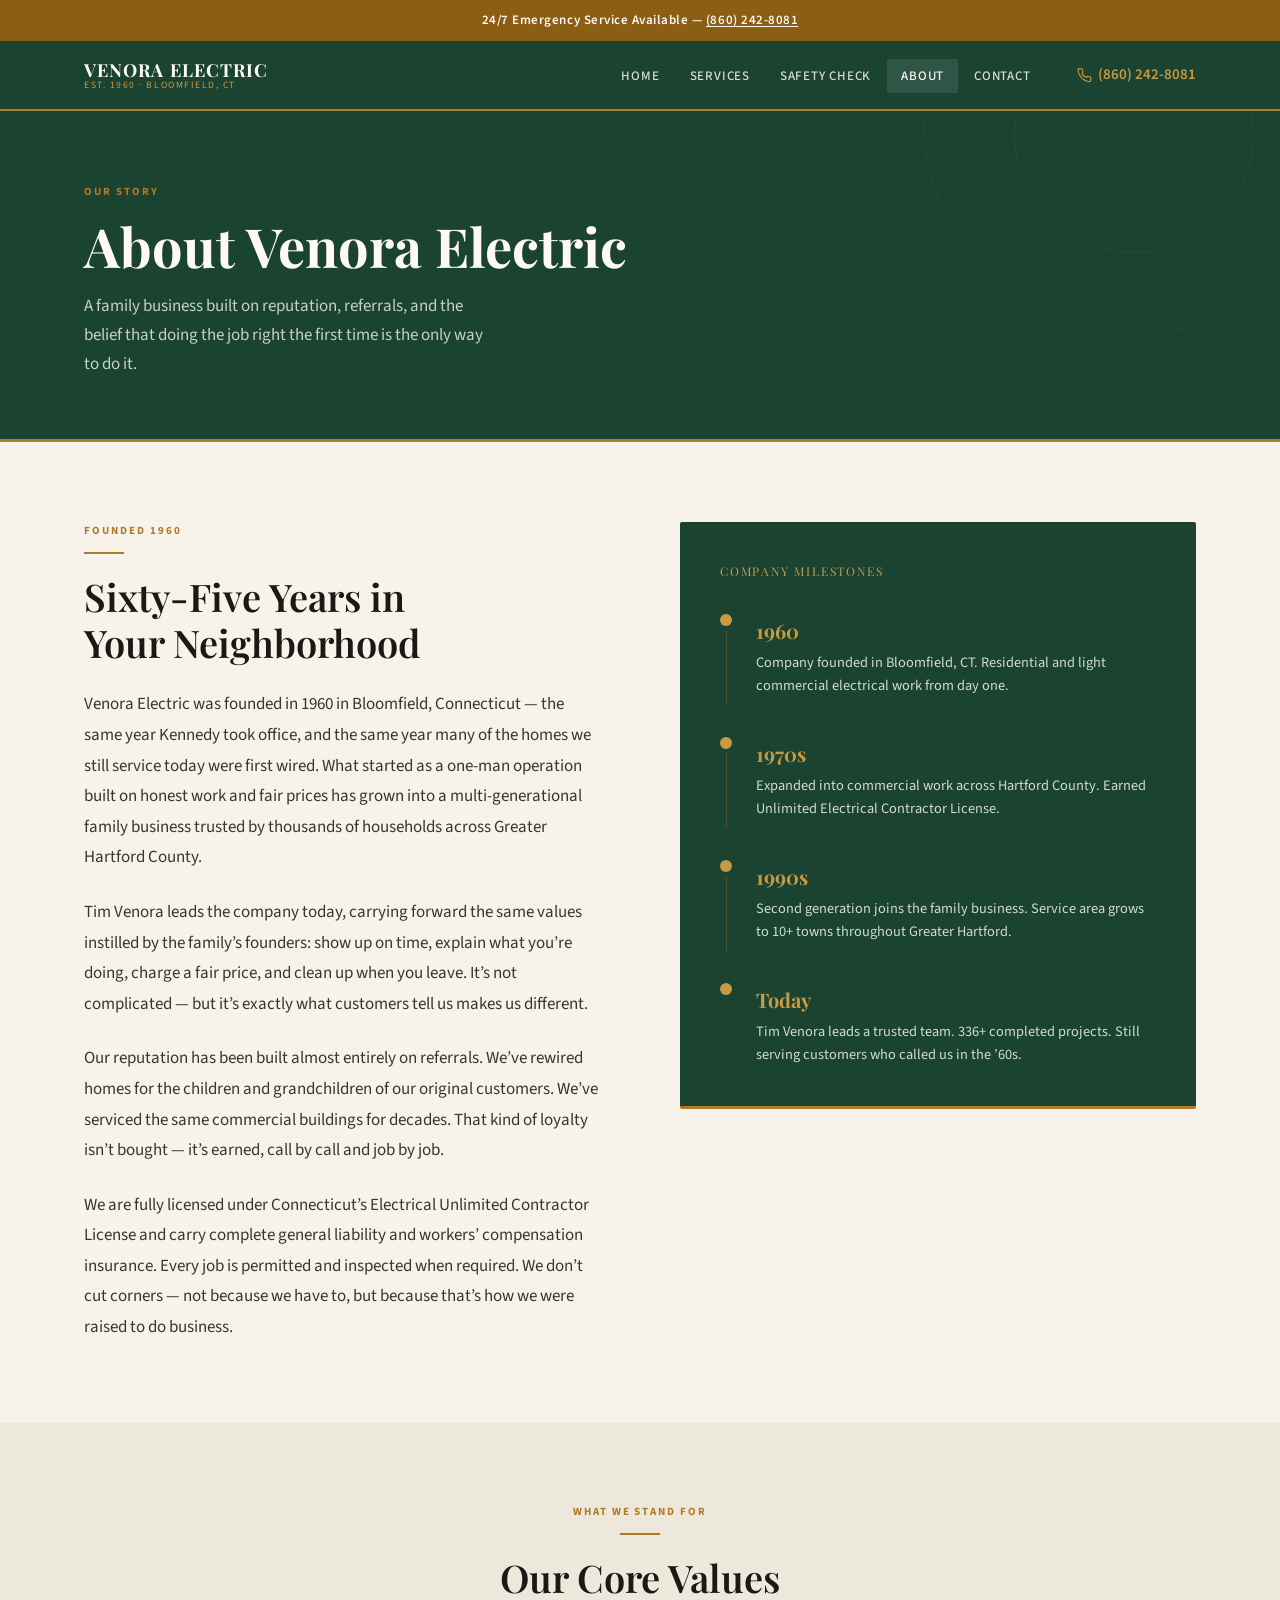
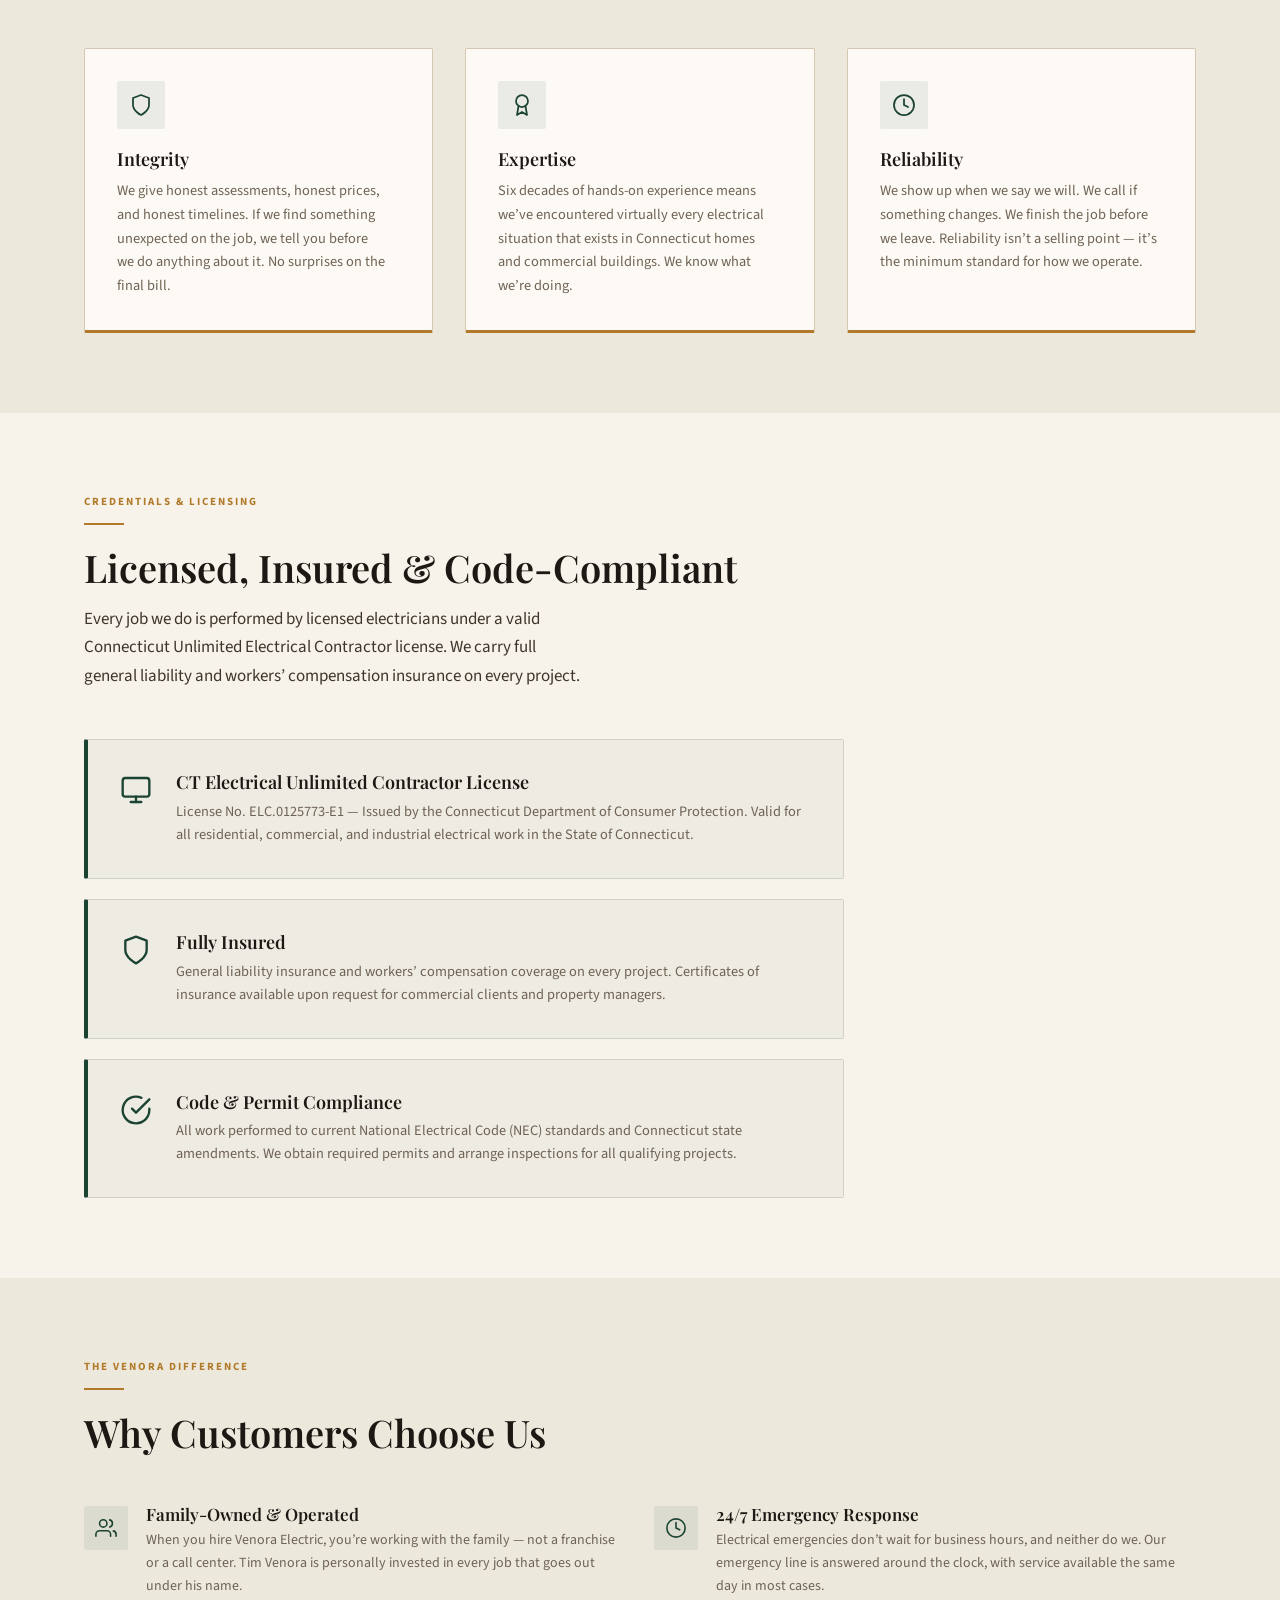
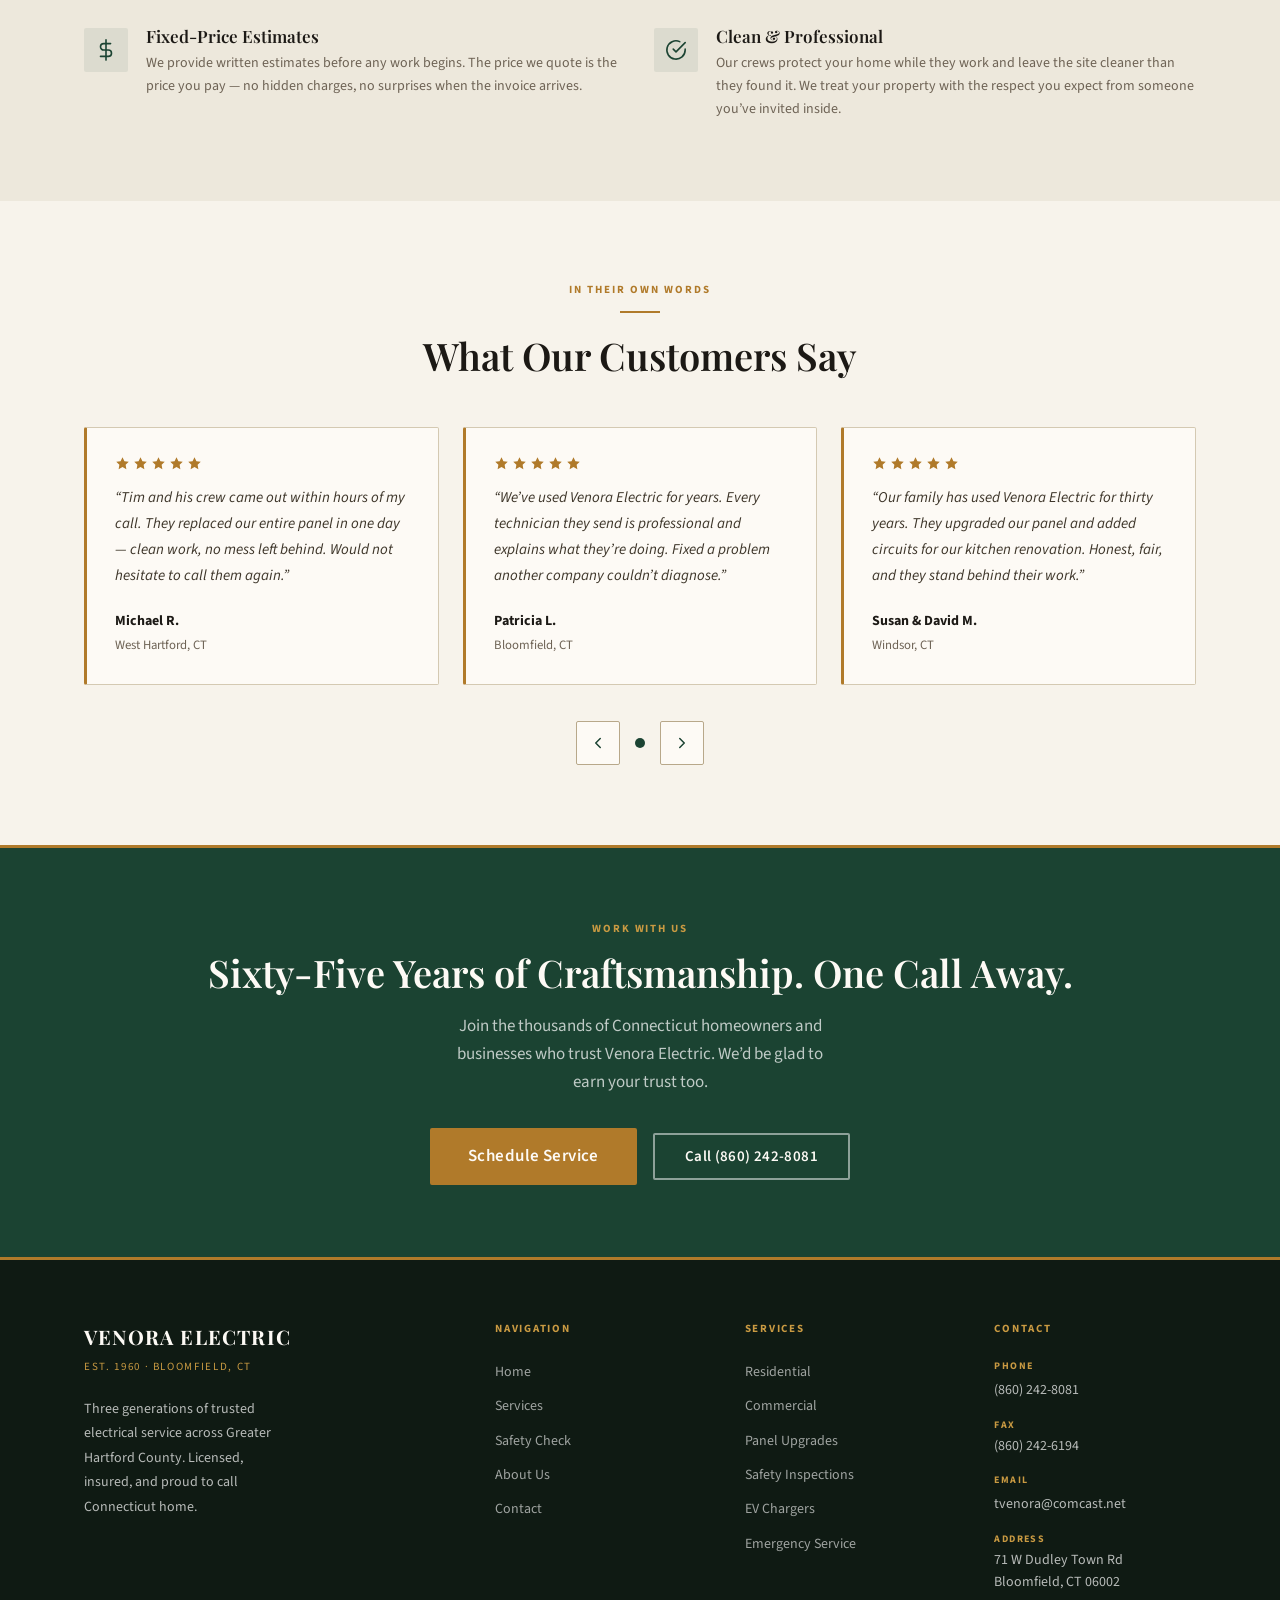
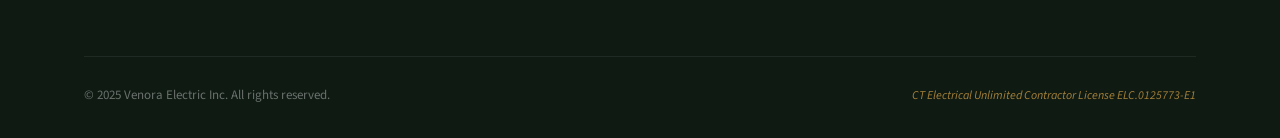
==== commit ded58c8a: "Move safety checklist to standalone checklist.html page Extracted the interactive Home Electrical Sa" ====
--- a/about.html
+++ b/about.html
@@ -29,6 +29,7 @@
           <ul class="nav__links" role="list">
             <li><a href="index.html">Home</a></li>
             <li><a href="services.html">Services</a></li>
+            <li><a href="checklist.html">Safety Check</a></li>
             <li><a href="about.html">About</a></li>
             <li><a href="contact.html">Contact</a></li>
           </ul>
@@ -46,6 +47,7 @@
       <div id="mobile-menu" class="nav__mobile" aria-hidden="true">
         <a href="index.html">Home</a>
         <a href="services.html">Services</a>
+        <a href="checklist.html">Safety Check</a>
         <a href="about.html">About</a>
         <a href="contact.html">Contact</a>
         <a href="tel:8602428081" class="nav__mobile-phone">&phone; (860) 242-8081</a>
@@ -368,6 +370,7 @@
           <ul class="footer__links" role="list">
             <li><a href="index.html">Home</a></li>
             <li><a href="services.html">Services</a></li>
+            <li><a href="checklist.html">Safety Check</a></li>
             <li><a href="about.html">About Us</a></li>
             <li><a href="contact.html">Contact</a></li>
           </ul>
